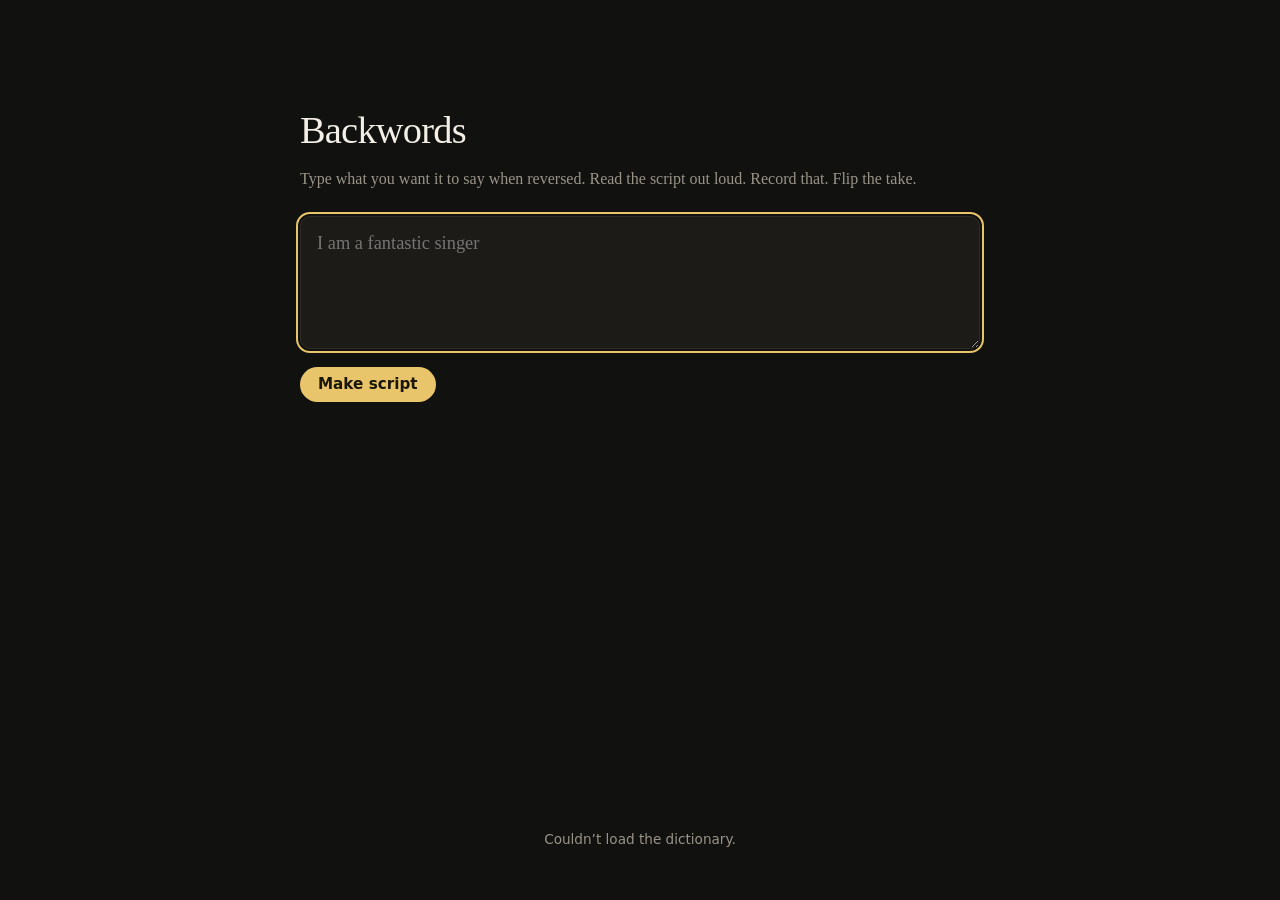
==== index.html @ 09e72ab4 "Add Backwords GitHub Pages site. Static script generator from CMUdict. Type a line, get a speakable " ====
<!DOCTYPE html>
<html lang="en">
<head>
  <meta charset="utf-8" />
  <meta name="viewport" content="width=device-width, initial-scale=1" />
  <title>Backwords</title>
  <meta name="description" content="Type a line. Get a script you can say backwards." />
  <link rel="stylesheet" href="style.css" />
</head>
<body>
  <main>
    <header>
      <h1>Backwords</h1>
      <p>Type what you want it to say when reversed. Read the script out loud. Record that. Flip the take.</p>
    </header>

    <label class="sr" for="input">Forward line</label>
    <textarea id="input" rows="4" placeholder="I am a fantastic singer" autofocus></textarea>

    <div class="row">
      <button id="go" type="button">Make script</button>
      <button id="copy" type="button" class="ghost" hidden>Copy</button>
    </div>

    <section id="outwrap" hidden>
      <p class="kicker">Say this</p>
      <p id="script"></p>
      <p id="missing" class="warn" hidden></p>
    </section>
  </main>
  <p id="status" class="status">Loading dictionary…</p>
  <script src="app.js"></script>
</body>
</html>
---- style.css ----
:root {
  --bg: #11110f;
  --ink: #f3efe6;
  --mute: #9a9488;
  --card: #1c1b18;
  --line: #2e2c27;
  --accent: #e8c56b;
  --warn: #e08a6a;
}
* { box-sizing: border-box; }
html, body { margin: 0; background: var(--bg); color: var(--ink); }
body {
  font-family: Georgia, "Times New Roman", serif;
  min-height: 100vh;
  display: flex;
  flex-direction: column;
  align-items: center;
  padding: 12vh 20px 40px;
}
main { width: min(680px, 100%); }
h1 { font-size: 2.4rem; font-weight: 500; margin: 0 0 0.4em; letter-spacing: -0.02em; }
header p { color: var(--mute); margin: 0 0 1.6em; line-height: 1.45; }
textarea {
  width: 100%;
  background: var(--card);
  color: var(--ink);
  border: 1px solid var(--line);
  border-radius: 10px;
  padding: 14px 16px;
  font: 1.15rem/1.4 Georgia, serif;
  resize: vertical;
}
textarea:focus { outline: 2px solid var(--accent); outline-offset: 2px; }
.row { display: flex; gap: 10px; margin: 14px 0 28px; }
button {
  background: var(--accent);
  color: #1a1608;
  border: 0;
  border-radius: 999px;
  padding: 10px 18px;
  font: 600 0.95rem/1 system-ui, sans-serif;
  cursor: pointer;
}
button.ghost {
  background: transparent;
  color: var(--ink);
  border: 1px solid var(--line);
}
#script {
  font-size: clamp(1.6rem, 4vw, 2.2rem);
  line-height: 1.35;
  margin: 0.2em 0 0;
  letter-spacing: 0.01em;
}
.kicker {
  text-transform: uppercase;
  letter-spacing: 0.12em;
  font: 600 0.72rem/1 system-ui, sans-serif;
  color: var(--mute);
  margin: 0;
}
.warn { color: var(--warn); font-family: system-ui, sans-serif; font-size: 0.9rem; }
.status { color: var(--mute); font: 0.85rem/1 system-ui, sans-serif; margin-top: auto; }
.sr { position: absolute; width: 1px; height: 1px; overflow: hidden; clip: rect(0 0 0 0); }
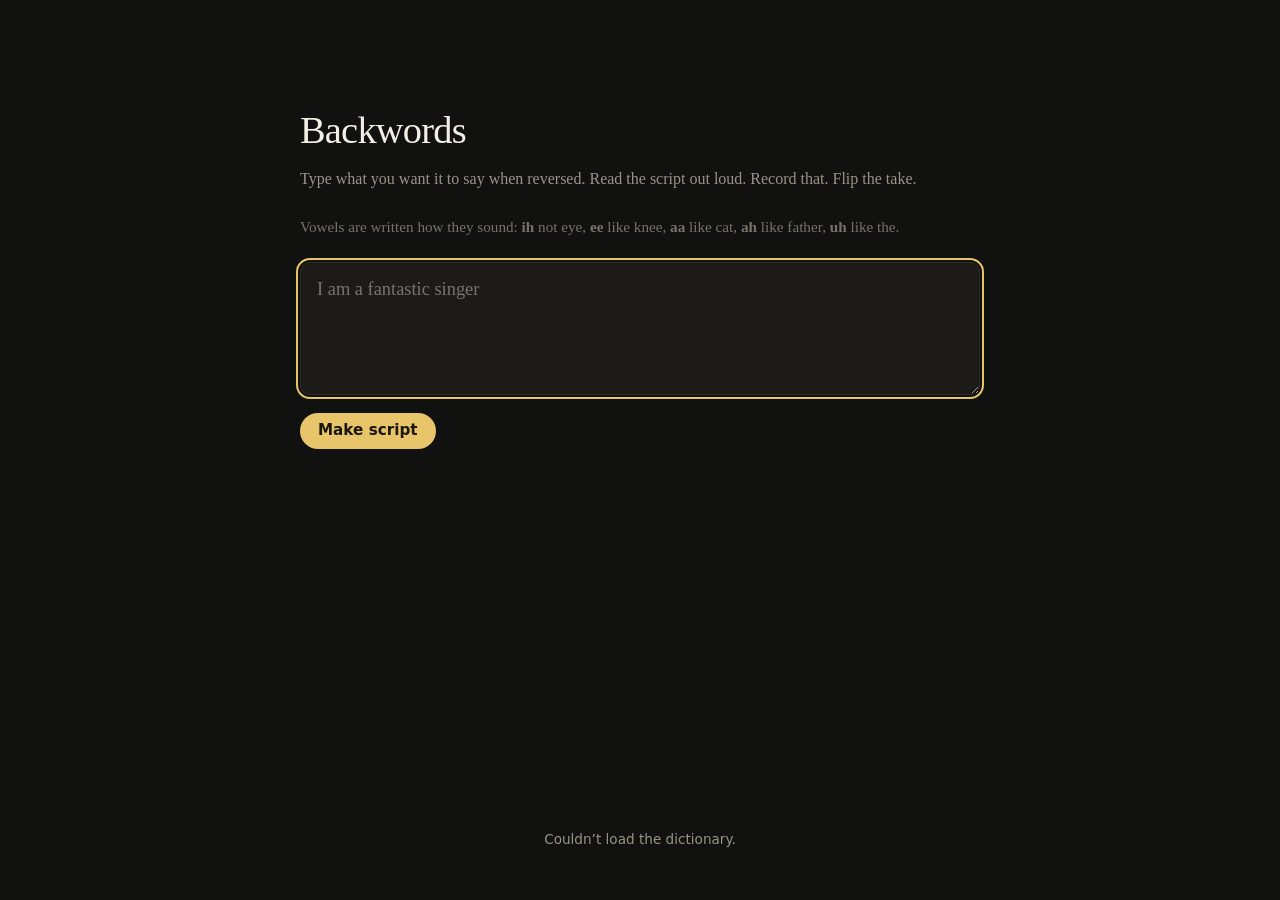
==== commit 2b0bf9a9: "Spell vowels as cues so scripts read one way. ih not i, ee not knee-or-nih, aa like cat, ah like fat" ====
--- a/index.html
+++ b/index.html
@@ -12,6 +12,7 @@
     <header>
       <h1>Backwords</h1>
       <p>Type what you want it to say when reversed. Read the script out loud. Record that. Flip the take.</p>
+      <p class="hint">Vowels are written how they sound: <b>ih</b> not eye, <b>ee</b> like knee, <b>aa</b> like cat, <b>ah</b> like father, <b>uh</b> like the.</p>
     </header>
 
     <label class="sr" for="input">Forward line</label>
--- a/style.css
+++ b/style.css
@@ -62,3 +62,5 @@
 .warn { color: var(--warn); font-family: system-ui, sans-serif; font-size: 0.9rem; }
 .status { color: var(--mute); font: 0.85rem/1 system-ui, sans-serif; margin-top: auto; }
 .sr { position: absolute; width: 1px; height: 1px; overflow: hidden; clip: rect(0 0 0 0); }
+
+.hint { opacity: 0.75; font-size: 0.95rem; max-width: 40rem; }
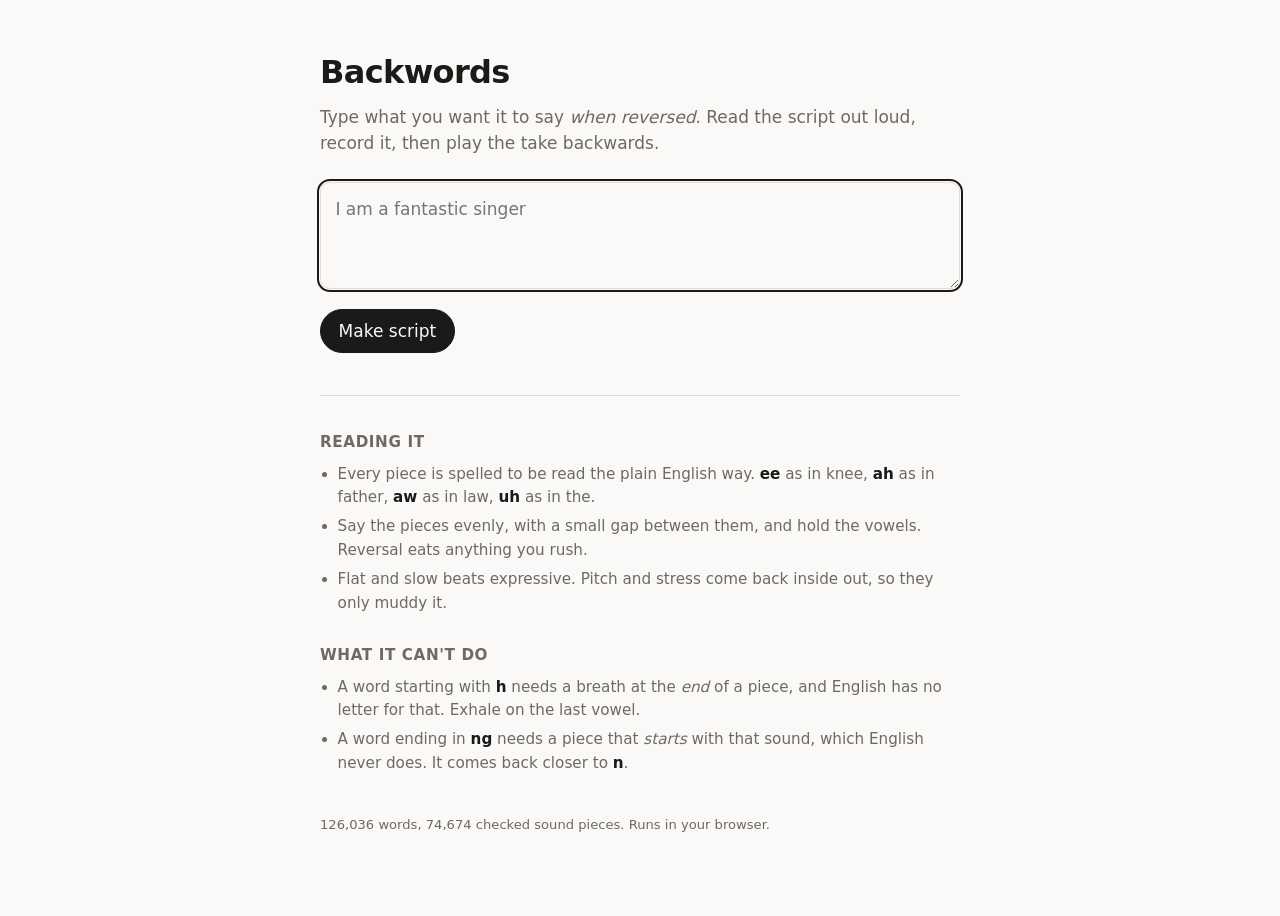
==== commit cd1cd475: "Replace transliteration with a verified-spelling search The old pipeline reversed CMUdict phones and" ====
--- a/index.html
+++ b/index.html
@@ -4,19 +4,19 @@
   <meta charset="utf-8" />
   <meta name="viewport" content="width=device-width, initial-scale=1" />
   <title>Backwords</title>
-  <meta name="description" content="Type a line. Get a script you can say backwards." />
+  <meta name="description" content="Type a line. Get a script that says it when you play the take backwards." />
+  <link rel="icon" href="data:image/svg+xml,%3Csvg xmlns='http://www.w3.org/2000/svg' viewBox='0 0 32 32'%3E%3Ctext y='26' font-size='26'%3E%F0%9F%94%84%3C/text%3E%3C/svg%3E" />
   <link rel="stylesheet" href="style.css" />
 </head>
 <body>
   <main>
     <header>
       <h1>Backwords</h1>
-      <p>Type what you want it to say when reversed. Read the script out loud. Record that. Flip the take.</p>
-      <p class="hint">Vowels are written how they sound: <b>ih</b> not eye, <b>ee</b> like knee, <b>aa</b> like cat, <b>ah</b> like father, <b>uh</b> like the.</p>
+      <p>Type what you want it to say <em>when reversed</em>. Read the script out loud, record it, then play the take backwards.</p>
     </header>
 
     <label class="sr" for="input">Forward line</label>
-    <textarea id="input" rows="4" placeholder="I am a fantastic singer" autofocus></textarea>
+    <textarea id="input" rows="3" placeholder="I am a fantastic singer" autofocus></textarea>
 
     <div class="row">
       <button id="go" type="button">Make script</button>
@@ -26,10 +26,26 @@
     <section id="outwrap" hidden>
       <p class="kicker">Say this</p>
       <p id="script"></p>
-      <p id="missing" class="warn" hidden></p>
+      <p id="meter" class="meter"></p>
+      <p id="note" class="warn" hidden></p>
+      <p class="legend">Faded pieces are the closest sound English can spell &mdash; they land near the target, not on it.</p>
+    </section>
+
+    <section class="tips">
+      <h2>Reading it</h2>
+      <ul>
+        <li>Every piece is spelled to be read the plain English way. <b>ee</b> as in knee, <b>ah</b> as in father, <b>aw</b> as in law, <b>uh</b> as in the.</li>
+        <li>Say the pieces evenly, with a small gap between them, and hold the vowels. Reversal eats anything you rush.</li>
+        <li>Flat and slow beats expressive. Pitch and stress come back inside out, so they only muddy it.</li>
+      </ul>
+      <h2>What it can't do</h2>
+      <ul>
+        <li>A word starting with <b>h</b> needs a breath at the <em>end</em> of a piece, and English has no letter for that. Exhale on the last vowel.</li>
+        <li>A word ending in <b>ng</b> needs a piece that <em>starts</em> with that sound, which English never does. It comes back closer to <b>n</b>.</li>
+      </ul>
     </section>
   </main>
-  <p id="status" class="status">Loading dictionary…</p>
+  <p id="status" class="status">Loading sounds…</p>
   <script src="app.js"></script>
 </body>
 </html>
--- a/style.css
+++ b/style.css
@@ -1,66 +1,51 @@
 :root {
-  --bg: #11110f;
-  --ink: #f3efe6;
-  --mute: #9a9488;
-  --card: #1c1b18;
-  --line: #2e2c27;
-  --accent: #e8c56b;
-  --warn: #e08a6a;
+  --bg: #faf9f7;
+  --ink: #1b1a18;
+  --dim: #6d6a64;
+  --line: #e2ded6;
+  --accent: #1b1a18;
+}
+@media (prefers-color-scheme: dark) {
+  :root { --bg:#16151a; --ink:#f0eee9; --dim:#9a968e; --line:#2f2d34; --accent:#f0eee9; }
 }
 * { box-sizing: border-box; }
-html, body { margin: 0; background: var(--bg); color: var(--ink); }
 body {
-  font-family: Georgia, "Times New Roman", serif;
-  min-height: 100vh;
-  display: flex;
-  flex-direction: column;
-  align-items: center;
-  padding: 12vh 20px 40px;
+  margin: 0;
+  padding: 3rem 1.25rem 5rem;
+  background: var(--bg);
+  color: var(--ink);
+  font: 17px/1.55 ui-sans-serif, system-ui, -apple-system, "Segoe UI", Helvetica, Arial, sans-serif;
 }
-main { width: min(680px, 100%); }
-h1 { font-size: 2.4rem; font-weight: 500; margin: 0 0 0.4em; letter-spacing: -0.02em; }
-header p { color: var(--mute); margin: 0 0 1.6em; line-height: 1.45; }
+main { max-width: 40rem; margin: 0 auto; }
+h1 { font-size: 2rem; letter-spacing: -0.02em; margin: 0 0 .4rem; }
+h2 { font-size: .95rem; letter-spacing: .04em; text-transform: uppercase;
+     color: var(--dim); margin: 1.8rem 0 .5rem; }
+header p { color: var(--dim); margin: 0 0 1.6rem; }
 textarea {
-  width: 100%;
-  background: var(--card);
-  color: var(--ink);
-  border: 1px solid var(--line);
-  border-radius: 10px;
-  padding: 14px 16px;
-  font: 1.15rem/1.4 Georgia, serif;
-  resize: vertical;
+  width: 100%; padding: .8rem .9rem; font: inherit;
+  color: var(--ink); background: transparent;
+  border: 1px solid var(--line); border-radius: 10px; resize: vertical;
 }
-textarea:focus { outline: 2px solid var(--accent); outline-offset: 2px; }
-.row { display: flex; gap: 10px; margin: 14px 0 28px; }
+textarea:focus { outline: 2px solid var(--accent); outline-offset: 1px; }
+.row { display: flex; gap: .6rem; margin: .8rem 0 0; }
 button {
-  background: var(--accent);
-  color: #1a1608;
-  border: 0;
-  border-radius: 999px;
-  padding: 10px 18px;
-  font: 600 0.95rem/1 system-ui, sans-serif;
+  font: inherit; padding: .5rem 1.1rem; border-radius: 999px;
+  border: 1px solid var(--accent); background: var(--accent); color: var(--bg);
   cursor: pointer;
 }
-button.ghost {
-  background: transparent;
-  color: var(--ink);
-  border: 1px solid var(--line);
-}
-#script {
-  font-size: clamp(1.6rem, 4vw, 2.2rem);
-  line-height: 1.35;
-  margin: 0.2em 0 0;
-  letter-spacing: 0.01em;
-}
-.kicker {
-  text-transform: uppercase;
-  letter-spacing: 0.12em;
-  font: 600 0.72rem/1 system-ui, sans-serif;
-  color: var(--mute);
-  margin: 0;
-}
-.warn { color: var(--warn); font-family: system-ui, sans-serif; font-size: 0.9rem; }
-.status { color: var(--mute); font: 0.85rem/1 system-ui, sans-serif; margin-top: auto; }
+button.ghost { background: transparent; color: var(--ink); border-color: var(--line); }
+button:hover { opacity: .85; }
+.kicker { font-size: .8rem; letter-spacing: .08em; text-transform: uppercase;
+          color: var(--dim); margin: 2.2rem 0 .5rem; }
+#script { font-size: 1.5rem; line-height: 1.7; margin: 0; letter-spacing: -0.01em; }
+.bit { white-space: nowrap; }
+.bit.approx { color: var(--dim); border-bottom: 1px dotted var(--line); }
+.meter { color: var(--dim); font-size: .9rem; margin: .9rem 0 0; }
+.legend { color: var(--dim); font-size: .85rem; margin: .4rem 0 0; }
+.warn { color: var(--dim); font-size: .9rem; margin: .5rem 0 0; }
+.tips { border-top: 1px solid var(--line); margin-top: 2.6rem; padding-top: .4rem; }
+.tips ul { margin: 0; padding-left: 1.1rem; color: var(--dim); font-size: .95rem; }
+.tips li { margin: .35rem 0; }
+.tips b { color: var(--ink); }
+.status { max-width: 40rem; margin: 2.5rem auto 0; color: var(--dim); font-size: .82rem; }
 .sr { position: absolute; width: 1px; height: 1px; overflow: hidden; clip: rect(0 0 0 0); }
-
-.hint { opacity: 0.75; font-size: 0.95rem; max-width: 40rem; }
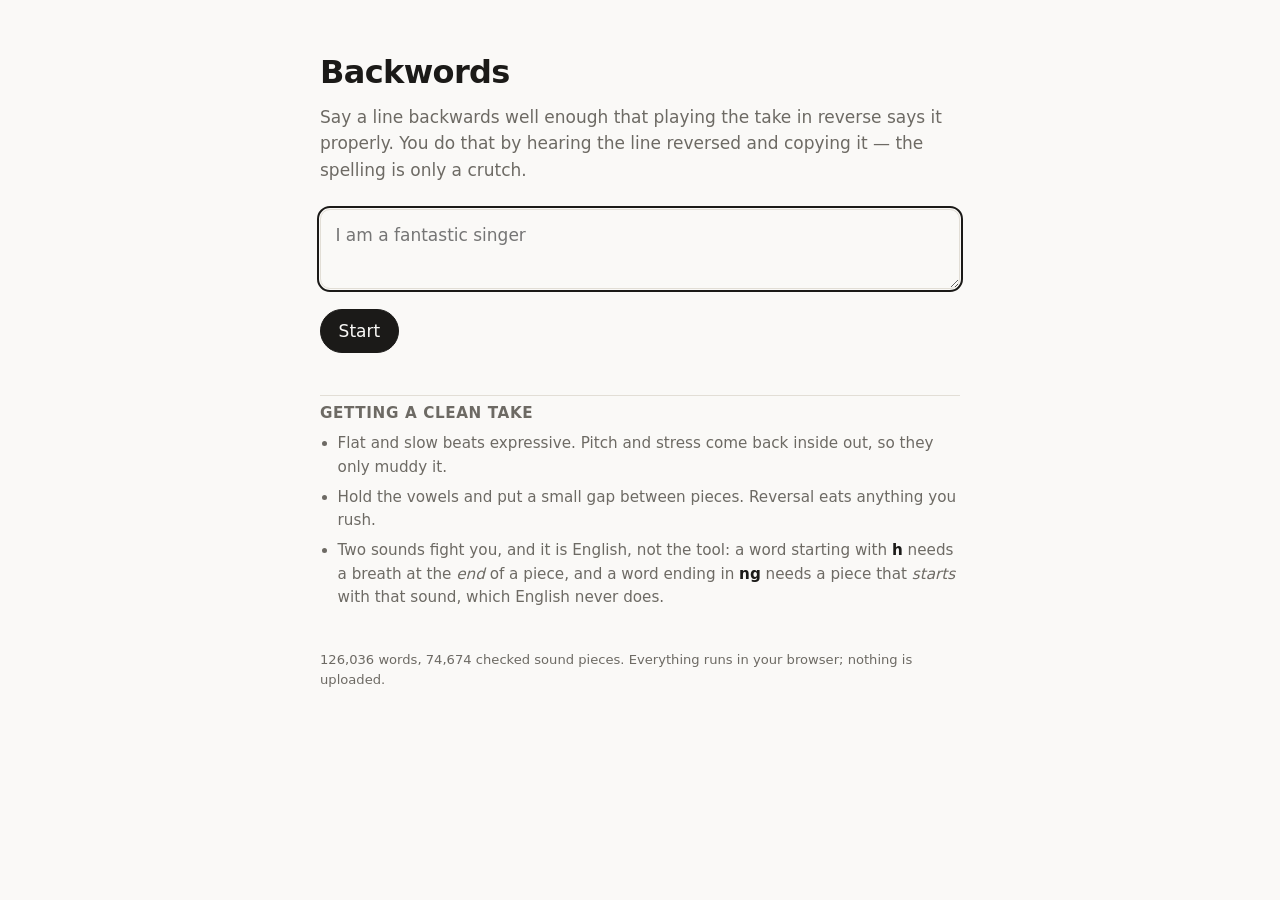
==== commit 9ad5ab27: "Rebuild around the audio loop instead of the spelling The tool has to make reverse(take) ~= line tru" ====
--- a/index.html
+++ b/index.html
@@ -4,48 +4,93 @@
   <meta charset="utf-8" />
   <meta name="viewport" content="width=device-width, initial-scale=1" />
   <title>Backwords</title>
-  <meta name="description" content="Type a line. Get a script that says it when you play the take backwards." />
+  <meta name="description" content="Learn to say a line backwards, so it plays forwards when you reverse the take." />
   <link rel="icon" href="data:image/svg+xml,%3Csvg xmlns='http://www.w3.org/2000/svg' viewBox='0 0 32 32'%3E%3Ctext y='26' font-size='26'%3E%F0%9F%94%84%3C/text%3E%3C/svg%3E" />
   <link rel="stylesheet" href="style.css" />
 </head>
 <body>
-  <main>
-    <header>
-      <h1>Backwords</h1>
-      <p>Type what you want it to say <em>when reversed</em>. Read the script out loud, record it, then play the take backwards.</p>
-    </header>
+<main>
+  <header>
+    <h1>Backwords</h1>
+    <p>Say a line backwards well enough that playing the take in reverse says it properly.
+       You do that by hearing the line reversed and copying it — the spelling is only a crutch.</p>
+  </header>
 
-    <label class="sr" for="input">Forward line</label>
-    <textarea id="input" rows="3" placeholder="I am a fantastic singer" autofocus></textarea>
+  <label class="sr" for="input">The line</label>
+  <textarea id="input" rows="2" placeholder="I am a fantastic singer" autofocus></textarea>
+  <div class="row"><button id="go" type="button">Start</button></div>
 
-    <div class="row">
-      <button id="go" type="button">Make script</button>
-      <button id="copy" type="button" class="ghost" hidden>Copy</button>
-    </div>
+  <p id="micwarn" class="warn" hidden></p>
 
-    <section id="outwrap" hidden>
-      <p class="kicker">Say this</p>
+  <section id="work" hidden>
+
+    <section id="step1" class="step on now">
+      <h2><span class="n">1</span> Say it normally</h2>
+      <p class="lede">Read this out loud, once, at an even pace.</p>
+      <p id="say" class="say"></p>
+      <div class="row">
+        <button id="rec1" type="button">Record</button>
+        <button id="playForward" type="button" class="ghost">Hear it</button>
+      </div>
+      <canvas id="wave1" class="wave"></canvas>
+    </section>
+
+    <section id="step2" class="step">
+      <h2><span class="n">2</span> Learn the sound</h2>
+      <p class="lede">This is your line played backwards. It is exactly what you have to say.
+         Loop it, slow it down, and copy it sound for sound.</p>
+      <div id="targetwrap" hidden>
+        <div class="row">
+          <button id="playTarget" type="button">Play target</button>
+          <span class="rates">
+            <button type="button" data-rate="1" class="ghost sel">1&times;</button>
+            <button type="button" data-rate="0.75" class="ghost">0.75&times;</button>
+            <button type="button" data-rate="0.5" class="ghost">0.5&times;</button>
+          </span>
+        </div>
+        <canvas id="wave2" class="wave"></canvas>
+      </div>
+      <p class="kicker">Written out, it is roughly</p>
       <p id="script"></p>
       <p id="meter" class="meter"></p>
-      <p id="note" class="warn" hidden></p>
-      <p class="legend">Faded pieces are the closest sound English can spell &mdash; they land near the target, not on it.</p>
+      <div class="row"><button id="copy" type="button" class="ghost">Copy script</button></div>
+      <p class="legend">Faded pieces are the closest sound English can spell. Trust your ears over the spelling
+         wherever they disagree.</p>
     </section>
 
-    <section class="tips">
-      <h2>Reading it</h2>
-      <ul>
-        <li>Every piece is spelled to be read the plain English way. <b>ee</b> as in knee, <b>ah</b> as in father, <b>aw</b> as in law, <b>uh</b> as in the.</li>
-        <li>Say the pieces evenly, with a small gap between them, and hold the vowels. Reversal eats anything you rush.</li>
-        <li>Flat and slow beats expressive. Pitch and stress come back inside out, so they only muddy it.</li>
-      </ul>
-      <h2>What it can't do</h2>
-      <ul>
-        <li>A word starting with <b>h</b> needs a breath at the <em>end</em> of a piece, and English has no letter for that. Exhale on the last vowel.</li>
-        <li>A word ending in <b>ng</b> needs a piece that <em>starts</em> with that sound, which English never does. It comes back closer to <b>n</b>.</li>
-      </ul>
+    <section id="step3" class="step">
+      <h2><span class="n">3</span> Say it backwards</h2>
+      <p class="lede">Now say what you just heard. Flat, even, and slightly slow works best.</p>
+      <div class="row"><button id="rec2" type="button">Record attempt</button></div>
+      <div id="resultwrap" hidden>
+        <p class="kicker">Your take, reversed</p>
+        <canvas id="wave3" class="wave"></canvas>
+        <div class="row">
+          <button id="playResult" type="button">Play it</button>
+          <button id="again" type="button" class="ghost">Try again</button>
+          <button id="save" type="button" class="ghost">Download</button>
+        </div>
+        <div class="track"><div id="bar" class="bar"></div></div>
+        <p id="verdict" class="verdict"></p>
+      </div>
     </section>
-  </main>
-  <p id="status" class="status">Loading sounds…</p>
-  <script src="app.js"></script>
+
+  </section>
+
+  <section class="tips">
+    <h2>Getting a clean take</h2>
+    <ul>
+      <li>Flat and slow beats expressive. Pitch and stress come back inside out, so they only muddy it.</li>
+      <li>Hold the vowels and put a small gap between pieces. Reversal eats anything you rush.</li>
+      <li>Two sounds fight you, and it is English, not the tool: a word starting with <b>h</b> needs a
+          breath at the <em>end</em> of a piece, and a word ending in <b>ng</b> needs a piece that
+          <em>starts</em> with that sound, which English never does.</li>
+    </ul>
+  </section>
+</main>
+<p id="status" class="status">Loading…</p>
+<script src="script.js"></script>
+<script src="audio.js"></script>
+<script src="app.js"></script>
 </body>
 </html>
--- a/style.css
+++ b/style.css
@@ -1,51 +1,60 @@
 :root {
-  --bg: #faf9f7;
-  --ink: #1b1a18;
-  --dim: #6d6a64;
-  --line: #e2ded6;
-  --accent: #1b1a18;
+  --bg:#faf9f7; --ink:#1b1a18; --dim:#6d6a64; --line:#e2ded6;
+  --accent:#1b1a18; --good:#2f7d4f; --hot:#b3401f;
 }
 @media (prefers-color-scheme: dark) {
-  :root { --bg:#16151a; --ink:#f0eee9; --dim:#9a968e; --line:#2f2d34; --accent:#f0eee9; }
+  :root { --bg:#16151a; --ink:#f0eee9; --dim:#9a968e; --line:#2f2d34;
+          --accent:#f0eee9; --good:#6fce97; --hot:#e2795a; }
 }
 * { box-sizing: border-box; }
 body {
-  margin: 0;
-  padding: 3rem 1.25rem 5rem;
-  background: var(--bg);
-  color: var(--ink);
-  font: 17px/1.55 ui-sans-serif, system-ui, -apple-system, "Segoe UI", Helvetica, Arial, sans-serif;
+  margin:0; padding:3rem 1.25rem 5rem; background:var(--bg); color:var(--ink);
+  font:17px/1.55 ui-sans-serif, system-ui, -apple-system, "Segoe UI", Helvetica, Arial, sans-serif;
 }
-main { max-width: 40rem; margin: 0 auto; }
-h1 { font-size: 2rem; letter-spacing: -0.02em; margin: 0 0 .4rem; }
-h2 { font-size: .95rem; letter-spacing: .04em; text-transform: uppercase;
-     color: var(--dim); margin: 1.8rem 0 .5rem; }
-header p { color: var(--dim); margin: 0 0 1.6rem; }
+main { max-width:40rem; margin:0 auto; }
+h1 { font-size:2rem; letter-spacing:-0.02em; margin:0 0 .4rem; }
+header p { color:var(--dim); margin:0 0 1.6rem; }
 textarea {
-  width: 100%; padding: .8rem .9rem; font: inherit;
-  color: var(--ink); background: transparent;
-  border: 1px solid var(--line); border-radius: 10px; resize: vertical;
+  width:100%; padding:.8rem .9rem; font:inherit; color:var(--ink); background:transparent;
+  border:1px solid var(--line); border-radius:10px; resize:vertical;
 }
-textarea:focus { outline: 2px solid var(--accent); outline-offset: 1px; }
-.row { display: flex; gap: .6rem; margin: .8rem 0 0; }
+textarea:focus { outline:2px solid var(--accent); outline-offset:1px; }
+.row { display:flex; gap:.6rem; align-items:center; flex-wrap:wrap; margin:.8rem 0 0; }
 button {
-  font: inherit; padding: .5rem 1.1rem; border-radius: 999px;
-  border: 1px solid var(--accent); background: var(--accent); color: var(--bg);
-  cursor: pointer;
+  font:inherit; padding:.5rem 1.1rem; border-radius:999px;
+  border:1px solid var(--accent); background:var(--accent); color:var(--bg); cursor:pointer;
 }
-button.ghost { background: transparent; color: var(--ink); border-color: var(--line); }
-button:hover { opacity: .85; }
-.kicker { font-size: .8rem; letter-spacing: .08em; text-transform: uppercase;
-          color: var(--dim); margin: 2.2rem 0 .5rem; }
-#script { font-size: 1.5rem; line-height: 1.7; margin: 0; letter-spacing: -0.01em; }
-.bit { white-space: nowrap; }
-.bit.approx { color: var(--dim); border-bottom: 1px dotted var(--line); }
-.meter { color: var(--dim); font-size: .9rem; margin: .9rem 0 0; }
-.legend { color: var(--dim); font-size: .85rem; margin: .4rem 0 0; }
-.warn { color: var(--dim); font-size: .9rem; margin: .5rem 0 0; }
-.tips { border-top: 1px solid var(--line); margin-top: 2.6rem; padding-top: .4rem; }
-.tips ul { margin: 0; padding-left: 1.1rem; color: var(--dim); font-size: .95rem; }
-.tips li { margin: .35rem 0; }
-.tips b { color: var(--ink); }
-.status { max-width: 40rem; margin: 2.5rem auto 0; color: var(--dim); font-size: .82rem; }
-.sr { position: absolute; width: 1px; height: 1px; overflow: hidden; clip: rect(0 0 0 0); }
+button.ghost { background:transparent; color:var(--ink); border-color:var(--line); }
+button.ghost.sel { border-color:var(--accent); }
+button:hover { opacity:.85; }
+button:disabled { opacity:.35; cursor:not-allowed; }
+button.rec { background:var(--hot); border-color:var(--hot); color:#fff; }
+button.rec::before { content:"● "; }
+.rates { display:inline-flex; gap:.35rem; }
+.rates button { padding:.35rem .7rem; font-size:.85rem; }
+
+.step { border-top:1px solid var(--line); margin-top:2rem; padding-top:1.2rem; opacity:.4; }
+.step.on { opacity:1; }
+.step.now h2 .n { background:var(--accent); color:var(--bg); }
+h2 { font-size:.95rem; letter-spacing:.04em; text-transform:uppercase; color:var(--dim);
+     margin:0 0 .4rem; display:flex; align-items:center; gap:.55rem; }
+h2 .n { display:inline-grid; place-items:center; width:1.4rem; height:1.4rem; border-radius:50%;
+        border:1px solid var(--line); font-size:.8rem; }
+.lede { color:var(--dim); margin:.2rem 0 .6rem; font-size:.95rem; }
+.say { font-size:1.25rem; margin:.3rem 0 .2rem; }
+.kicker { font-size:.8rem; letter-spacing:.08em; text-transform:uppercase; color:var(--dim);
+          margin:1.4rem 0 .4rem; }
+#script { font-size:1.4rem; line-height:1.7; margin:0; letter-spacing:-0.01em; }
+.bit { white-space:nowrap; }
+.bit.approx { color:var(--dim); border-bottom:1px dotted var(--line); }
+.meter, .legend, .warn { color:var(--dim); font-size:.85rem; margin:.5rem 0 0; }
+.wave { display:block; width:100%; height:56px; margin:.9rem 0 0; }
+.track { height:6px; background:var(--line); border-radius:999px; margin:1.1rem 0 .5rem; overflow:hidden; }
+.bar { height:100%; width:3%; background:var(--good); border-radius:999px; transition:width .35s ease; }
+.verdict { margin:.2rem 0 0; }
+.tips { border-top:1px solid var(--line); margin-top:2.6rem; padding-top:.4rem; }
+.tips ul { margin:0; padding-left:1.1rem; color:var(--dim); font-size:.95rem; }
+.tips li { margin:.4rem 0; }
+.tips b { color:var(--ink); }
+.status { max-width:40rem; margin:2.5rem auto 0; color:var(--dim); font-size:.82rem; }
+.sr { position:absolute; width:1px; height:1px; overflow:hidden; clip:rect(0 0 0 0); }
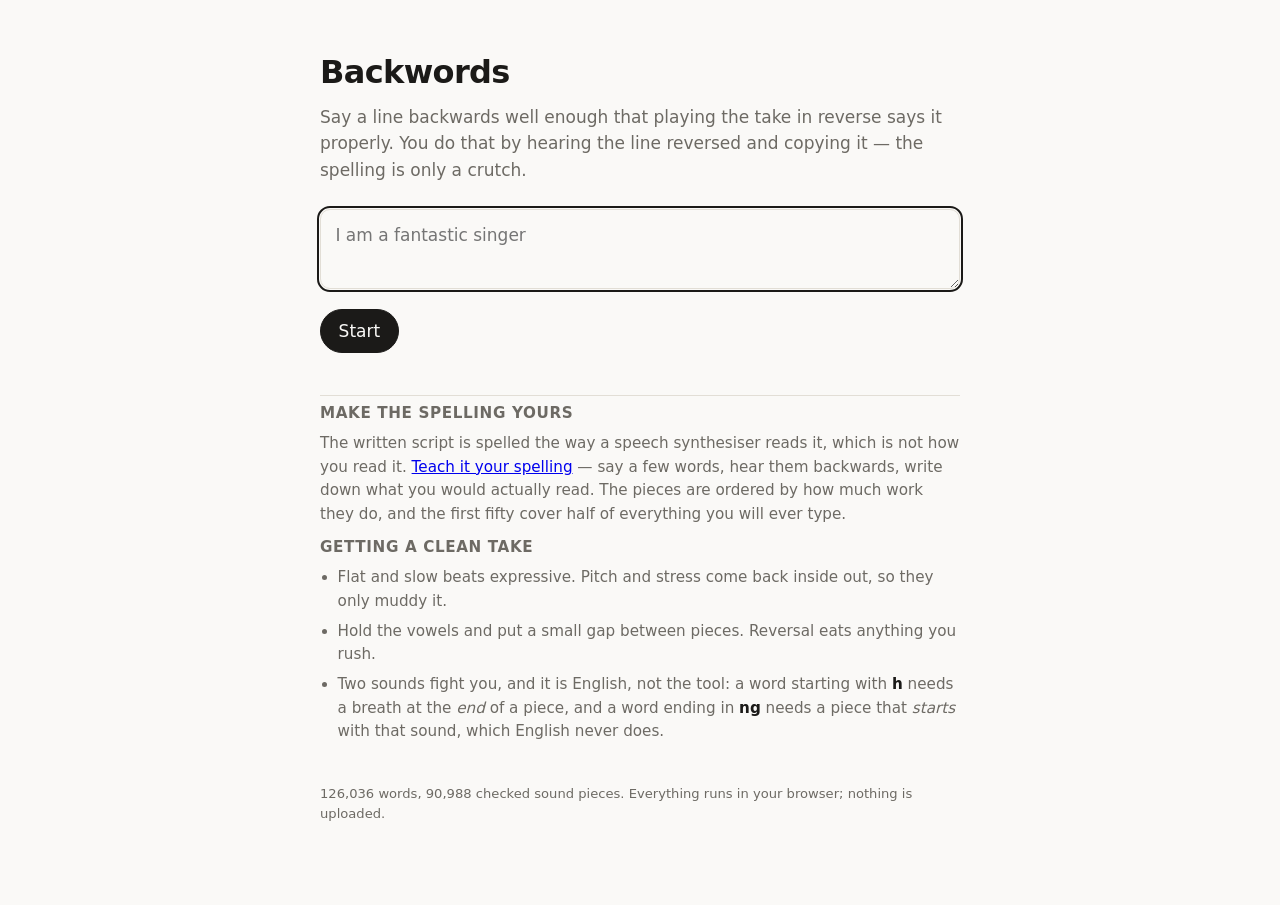
==== commit ff3dbe92: "Let the person who reads the script decide how it is spelled The build has always verified spellings" ====
--- a/index.html
+++ b/index.html
@@ -78,6 +78,12 @@
   </section>
 
   <section class="tips">
+    <h2>Make the spelling yours</h2>
+    <p class="lede">The written script is spelled the way a speech synthesiser reads it, which is
+       not how you read it. <a href="calibrate.html">Teach it your spelling</a> — say a few words,
+       hear them backwards, write down what you would actually read. The pieces are ordered by how
+       much work they do, and the first fifty cover half of everything you will ever type.</p>
+
     <h2>Getting a clean take</h2>
     <ul>
       <li>Flat and slow beats expressive. Pitch and stress come back inside out, so they only muddy it.</li>
--- a/style.css
+++ b/style.css
@@ -58,3 +58,10 @@
 .tips b { color:var(--ink); }
 .status { max-width:40rem; margin:2.5rem auto 0; color:var(--dim); font-size:.82rem; }
 .sr { position:absolute; width:1px; height:1px; overflow:hidden; clip:rect(0 0 0 0); }
+
+.big { font-size:2.6rem; letter-spacing:-0.02em; margin:.2rem 0 .4rem; }
+input[type=text] {
+  width:100%; padding:.7rem .9rem; margin-top:.6rem; font:inherit; font-size:1.2rem;
+  color:var(--ink); background:transparent; border:1px solid var(--line); border-radius:10px;
+}
+input[type=text]:focus { outline:2px solid var(--accent); outline-offset:1px; }
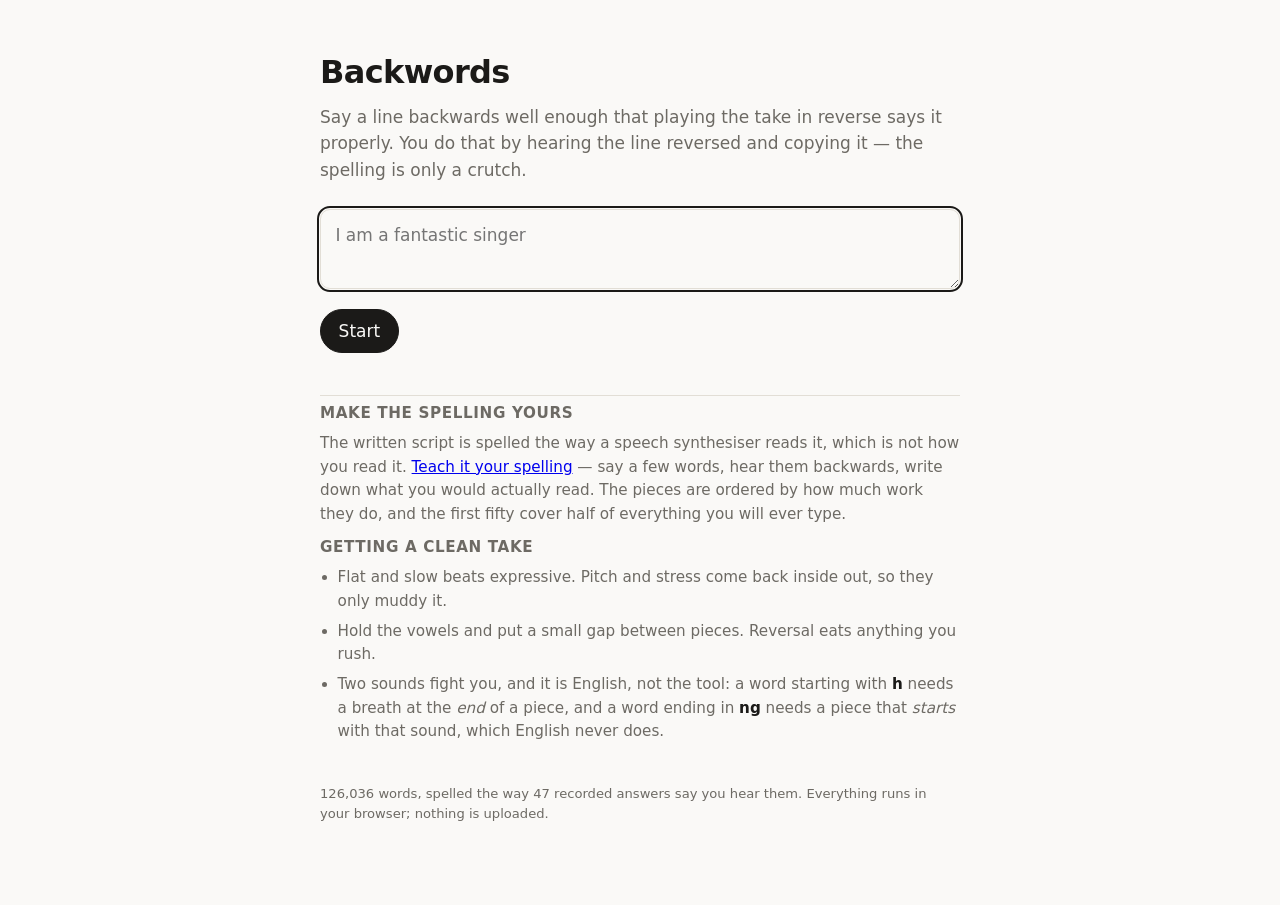
==== commit dddcc319: "Spell it the way a person hears it, not the way espeak reads it 47 answers turned out not to be 47 f" ====
--- a/index.html
+++ b/index.html
@@ -50,12 +50,27 @@
         </div>
         <canvas id="wave2" class="wave"></canvas>
       </div>
-      <p class="kicker">Written out, it is roughly</p>
+      <p class="kicker">Written out, one piece per word, last word first</p>
       <p id="script"></p>
       <p id="meter" class="meter"></p>
       <div class="row"><button id="copy" type="button" class="ghost">Copy script</button></div>
-      <p class="legend">Faded pieces are the closest sound English can spell. Trust your ears over the spelling
-         wherever they disagree.</p>
+
+      <p class="kicker">Heard it differently?</p>
+      <p class="lede">Write how <em>you</em> would spell what you just heard. Whole line, one piece
+         per word, last word first. These teach it far faster than the single-sound recordings do,
+         because the rules that matter — glides, squashed vowels, dropped breaths — only show up at
+         word length.</p>
+      <input id="mine" type="text" autocomplete="off" autocapitalize="off" spellcheck="false"
+             placeholder="e.g. hooy herolf heolukh nikhtmus hethhym vah yah holla" />
+      <div class="row">
+        <button id="savemine" type="button">Save this line</button>
+        <button id="exportmine" type="button" class="ghost" hidden>Download my lines</button>
+      </div>
+      <p id="minecount" class="meter"></p>
+      <p class="legend">Spelled from recorded answers about what reversed speech actually sounds like:
+         a reversed <b>t</b> arrives fricated, so it is written <b>th</b> or <b>sth</b>; a reversed
+         <b>k</b> becomes <b>kh</b>; most pieces open on a breath. Odd as it looks, saying it that way
+         reverses back cleaner than the tidy spelling would. Trust your ears where they disagree.</p>
     </section>
 
     <section id="step3" class="step">
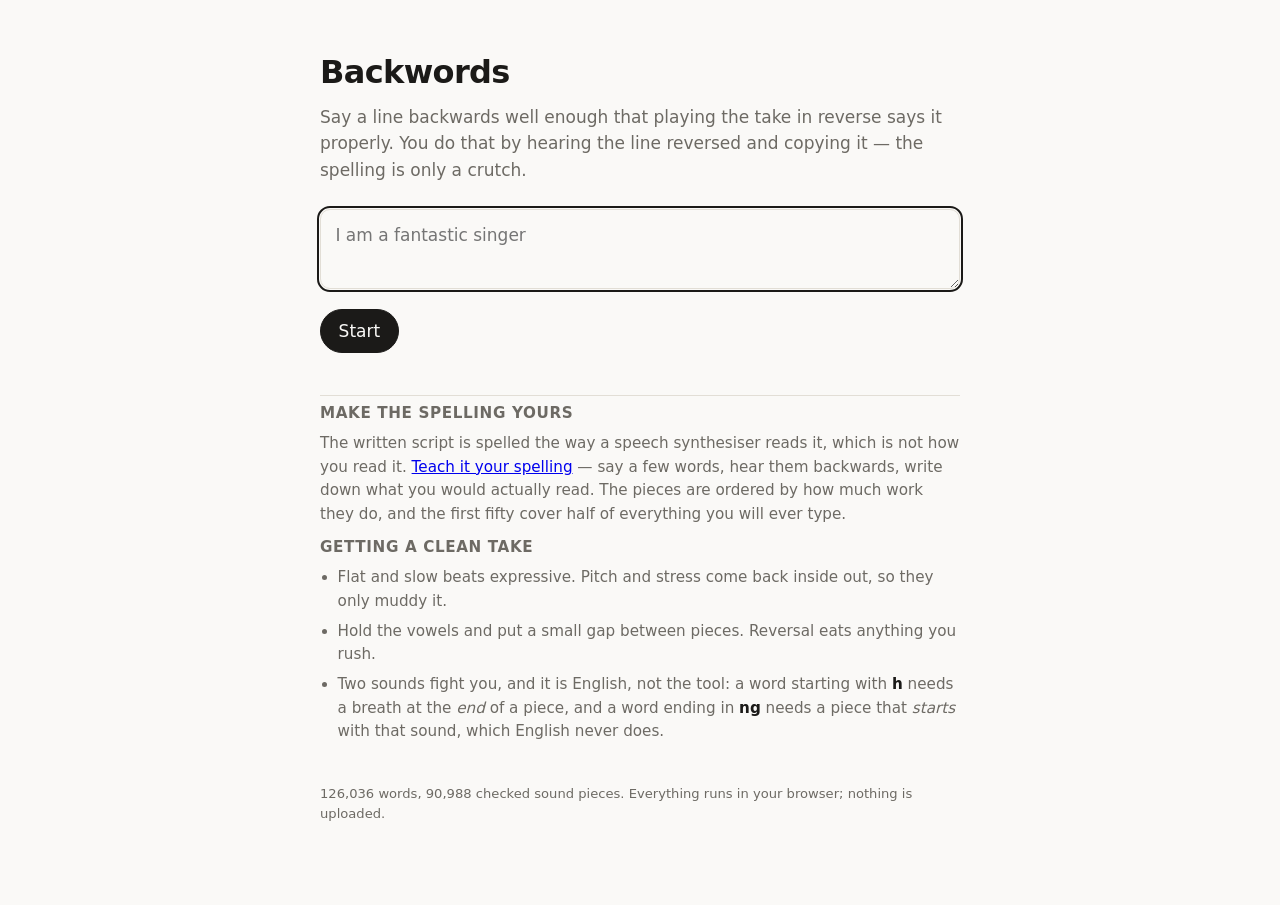
==== commit 4caf5cbd: "Put the search back, and show both spellings instead of picking one Replacing the searched index wit" ====
--- a/index.html
+++ b/index.html
@@ -50,8 +50,10 @@
         </div>
         <canvas id="wave2" class="wave"></canvas>
       </div>
-      <p class="kicker">Written out, one piece per word, last word first</p>
+      <p class="kicker">Easier to read — real words where they exist</p>
       <p id="script"></p>
+      <p class="kicker">Closer to the sound — from recorded answers about reversed speech</p>
+      <p id="script2"></p>
       <p id="meter" class="meter"></p>
       <div class="row"><button id="copy" type="button" class="ghost">Copy script</button></div>
 
@@ -67,7 +69,8 @@
         <button id="exportmine" type="button" class="ghost" hidden>Download my lines</button>
       </div>
       <p id="minecount" class="meter"></p>
-      <p class="legend">Spelled from recorded answers about what reversed speech actually sounds like:
+      <p class="legend">The second line comes from recorded answers about what reversed speech
+         actually sounds like:
          a reversed <b>t</b> arrives fricated, so it is written <b>th</b> or <b>sth</b>; a reversed
          <b>k</b> becomes <b>kh</b>; most pieces open on a breath. Odd as it looks, saying it that way
          reverses back cleaner than the tidy spelling would. Trust your ears where they disagree.</p>
@@ -75,7 +78,16 @@
 
     <section id="step3" class="step">
       <h2><span class="n">3</span> Say it backwards</h2>
-      <p class="lede">Now say what you just heard. Flat, even, and slightly slow works best.</p>
+      <p class="lede">Which one did you read? The two spellings disagree and there is no way to
+         settle it from here, so whichever you use gets scored and the averages below say which
+         actually works. Flat, even and slightly slow helps either way.</p>
+      <div class="row">
+        <span class="rates" role="group" aria-label="What are you reading from">
+          <button type="button" data-mode="words" class="ghost sel">Reading the words</button>
+          <button type="button" data-mode="sound" class="ghost">Reading the sounds</button>
+          <button type="button" data-mode="ear" class="ghost">Copying the audio</button>
+        </span>
+      </div>
       <div class="row"><button id="rec2" type="button">Record attempt</button></div>
       <div id="resultwrap" hidden>
         <p class="kicker">Your take, reversed</p>
@@ -87,6 +99,8 @@
         </div>
         <div class="track"><div id="bar" class="bar"></div></div>
         <p id="verdict" class="verdict"></p>
+        <p id="tally" class="meter"></p>
+        <div class="row"><button id="exportruns" type="button" class="ghost" hidden>Download my scores</button></div>
       </div>
     </section>
 
